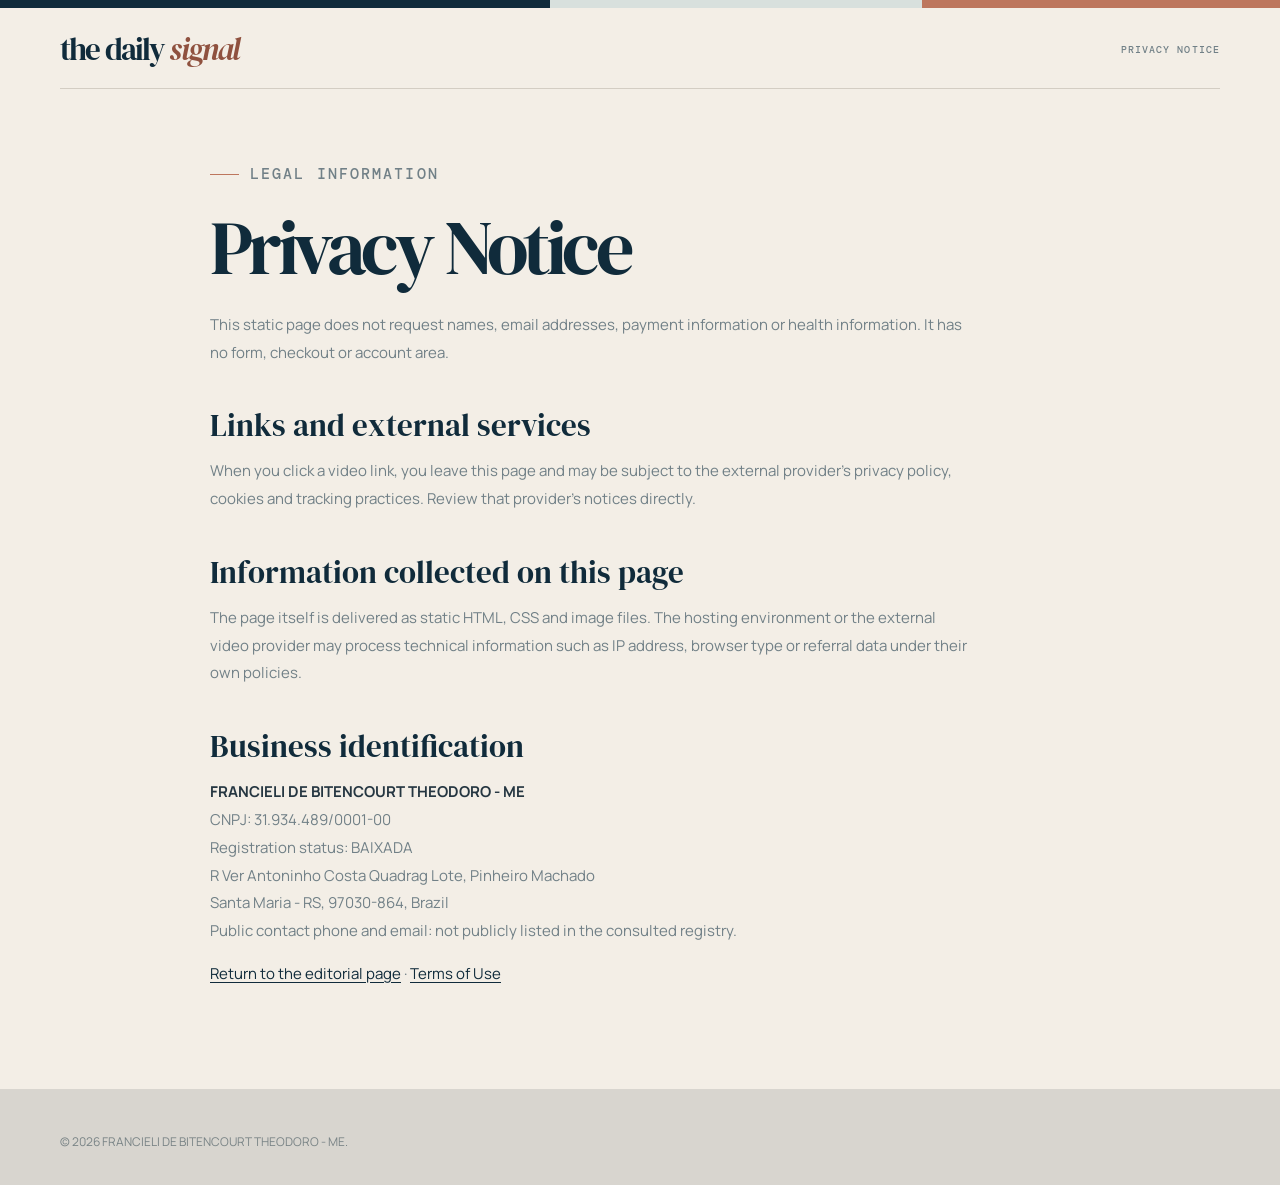
==== presoda/privacy.html @ f0751768 "Add files via upload" ====
<!doctype html>
<html lang="en">
  <head>
    <meta charset="utf-8" />
    <meta name="viewport" content="width=device-width, initial-scale=1" />
    <title>Privacy Notice · The Daily Signal</title>
    <link rel="stylesheet" href="styles.css" />
  </head>
  <body>
    <div class="top-strip" aria-hidden="true"></div>
    <header class="site-header shell">
      <a class="wordmark" href="index.html">the daily <span>signal</span></a>
      <p class="header-note">PRIVACY NOTICE</p>
    </header>
    <main class="shell legal-page">
      <p class="kicker"><span class="kicker-line" aria-hidden="true"></span>LEGAL INFORMATION</p>
      <h1>Privacy Notice</h1>
      <p>This static page does not request names, email addresses, payment information or health information. It has no form, checkout or account area.</p>
      <h2>Links and external services</h2>
      <p>When you click a video link, you leave this page and may be subject to the external provider's privacy policy, cookies and tracking practices. Review that provider's notices directly.</p>
      <h2>Information collected on this page</h2>
      <p>The page itself is delivered as static HTML, CSS and image files. The hosting environment or the external video provider may process technical information such as IP address, browser type or referral data under their own policies.</p>
      <h2>Business identification</h2>
      <p><strong>FRANCIELI DE BITENCOURT THEODORO - ME</strong><br />CNPJ: 31.934.489/0001-00<br />Registration status: BAIXADA<br />R Ver Antoninho Costa Quadrag Lote, Pinheiro Machado<br />Santa Maria - RS, 97030-864, Brazil<br />Public contact phone and email: not publicly listed in the consulted registry.</p>
      <p><a href="index.html">Return to the editorial page</a> · <a href="terms.html">Terms of Use</a></p>
    </main>
    <footer class="site-footer"><div class="shell footer-inner"><p class="copyright">© 2026 FRANCIELI DE BITENCOURT THEODORO - ME.</p></div></footer>
  </body>
</html>
---- presoda/styles.css ----
@import url('https://fonts.googleapis.com/css2?family=DM+Mono:wght@400;500&family=DM+Serif+Display:ital@0;1&family=Manrope:wght@400;500;600;700;800&display=swap');

:root {
  --navy: #102b3b;
  --navy-deep: #071c29;
  --ink: #253641;
  --sand: #f3eee6;
  --sand-dark: #e6ddd0;
  --copper: #bd765d;
  --copper-dark: #8f513f;
  --mist: #d8e0dd;
  --muted: #718087;
  --line: #d3cdc3;
  --white: #fffdfa;
}

* { box-sizing: border-box; }
html { scroll-behavior: smooth; }
body {
  margin: 0;
  background: var(--sand);
  color: var(--ink);
  font-family: Manrope, Arial, sans-serif;
  -webkit-font-smoothing: antialiased;
}
a { color: inherit; }
a:focus-visible { outline: 3px solid var(--copper); outline-offset: 4px; }
.top-strip { height: 8px; background: linear-gradient(90deg, var(--navy) 0 43%, var(--mist) 43% 72%, var(--copper) 72% 100%); }
.shell { width: min(1160px, calc(100% - 72px)); margin: 0 auto; }
.site-header { display: flex; align-items: center; justify-content: space-between; padding: 26px 0 23px; border-bottom: 1px solid var(--line); }
.wordmark { color: var(--navy); font: 400 31px/1 'DM Serif Display', Georgia, serif; letter-spacing: -0.06em; text-decoration: none; }
.wordmark span { color: var(--copper-dark); font-style: italic; }
.header-note { margin: 0; color: var(--muted); font: 500 10px/1.5 'DM Mono', monospace; letter-spacing: .11em; text-align: right; }
.hero { display: grid; grid-template-columns: .91fr 1.09fr; align-items: center; gap: 70px; padding: 82px 0 88px; }
.kicker { display: flex; align-items: center; gap: 11px; margin: 0 0 20px; color: var(--copper); font: 500 10px/1.3 'DM Mono', monospace; letter-spacing: .14em; }
.kicker-line { width: 29px; height: 1px; background: var(--copper); }
.hero h1, .question h2, .ritual-copy h2 { margin: 0; color: var(--navy); font: 400 clamp(48px, 6vw, 78px)/.98 'DM Serif Display', Georgia, serif; letter-spacing: -.066em; }
.hero h1 em, .question h2 em, .ritual-copy h2 em { color: var(--copper); font-style: italic; }
.hero-text { max-width: 560px; margin: 28px 0 0; color: var(--muted); font-size: 16px; line-height: 1.8; }
.hero-text.secondary { margin-top: 13px; }
.micro-note { max-width: 390px; margin: 13px 0 0; color: #98958e; font-size: 11px; line-height: 1.55; }
.cta { display: inline-flex; align-items: center; justify-content: center; gap: 10px; min-height: 58px; padding: 16px 27px; border: 1px solid transparent; border-radius: 2px; font-size: 11px; font-weight: 800; letter-spacing: .09em; line-height: 1.25; text-align: center; text-decoration: none; text-transform: uppercase; transition: transform 180ms cubic-bezier(.23,1,.32,1), box-shadow 180ms ease, background 180ms ease; }
.cta:hover { transform: translateY(-2px); }
.cta:active { transform: scale(.97); }
.cta-copper { width: min(100%, 370px); margin-top: 28px; background: var(--copper); color: var(--white); box-shadow: 0 14px 30px rgba(143,81,63,.22); }
.cta-copper:hover { box-shadow: 0 18px 38px rgba(143,81,63,.31); }
.cta-outline { border-color: var(--navy); color: var(--navy); }
.cta-outline:hover { background: var(--white); box-shadow: 0 10px 24px rgba(16,43,59,.1); }
.cta-navy { background: var(--navy); color: var(--white); box-shadow: 0 14px 30px rgba(7,28,41,.22); }
.play { display: grid; width: 19px; height: 19px; place-items: center; border-radius: 50%; background: var(--white); color: var(--navy); font-size: 9px; padding-left: 2px; }
.dark-play { background: var(--navy); color: var(--white); }
.hero-visual { position: relative; padding: 0 18px 18px 0; }
.hero-visual::before { position: absolute; inset: 18px 0 0 19px; background: var(--navy-deep); content: ''; }
.image-card, .ritual-image { position: relative; z-index: 1; display: block; overflow: hidden; border: 1px solid rgba(7,28,41,.3); background: var(--navy); text-decoration: none; }
.image-card img, .ritual-image img { display: block; width: 100%; height: auto; object-fit: cover; }
.image-card::after, .ritual-image::after { position: absolute; inset: 0; background: linear-gradient(145deg, rgba(7,28,41,.12), transparent 60%); content: ''; pointer-events: none; }
.image-tag { position: absolute; bottom: 14px; left: 14px; z-index: 2; padding: 8px 10px; background: var(--copper); color: var(--white); font: 500 10px/1 'DM Mono', monospace; letter-spacing: .1em; }
.image-play { position: absolute; top: 50%; left: 50%; z-index: 2; display: grid; width: 60px; height: 60px; place-items: center; border-radius: 50%; background: var(--copper); color: var(--white); font-size: 18px; padding-left: 3px; transform: translate(-50%, -50%); box-shadow: 0 10px 25px rgba(7,28,41,.28); }
.vertical-note { position: absolute; top: 0; right: -34px; margin: 0; color: var(--navy); font: 500 9px/1 'DM Mono', monospace; letter-spacing: .12em; transform: rotate(90deg) translateX(100%); transform-origin: top right; }
.signal-band { background: var(--navy); color: var(--white); }
.signal-inner { display: grid; grid-template-columns: 220px 1fr 40px; align-items: center; gap: 25px; padding: 29px 0; }
.signal-index { color: var(--mist); font: 500 10px/1.3 'DM Mono', monospace; letter-spacing: .11em; }
.signal-inner p { margin: 0; font: 400 29px/1.2 'DM Serif Display', Georgia, serif; letter-spacing: -.03em; }
.signal-mark { color: var(--copper); font-size: 29px; text-align: right; }
.question { display: grid; grid-template-columns: 170px 1fr; gap: 48px; padding: 95px 0 99px; }
.question-index { color: var(--copper-dark); font: 500 14px/1.45 'DM Mono', monospace; letter-spacing: .1em; }
.question-index span { color: var(--muted); font-size: 9px; letter-spacing: .13em; }
.question-body { max-width: 820px; }
.question h2 { font-size: clamp(45px, 5.35vw, 72px); }
.question-body > p { max-width: 765px; margin: 26px 0 0; color: var(--muted); font-size: 16px; line-height: 1.82; }
blockquote { margin: 39px 0; padding: 6px 0 6px 22px; border-left: 3px solid var(--copper); color: var(--navy); font: 400 italic 27px/1.4 'DM Serif Display', Georgia, serif; }
.ritual-section { padding: 78px 0 86px; background: var(--sand-dark); }
.ritual-grid { display: grid; grid-template-columns: 1.05fr .95fr; align-items: center; gap: 68px; }
.ritual-image { border-color: var(--navy); }
.ritual-copy h2 { font-size: clamp(45px, 5.1vw, 67px); }
.ritual-copy > p:not(.kicker) { max-width: 510px; margin: 24px 0 29px; color: var(--muted); font-size: 15px; line-height: 1.82; }
.disclaimer { padding: 31px 0; color: #7d8583; font-size: 12px; line-height: 1.75; }
.disclaimer p { margin: 0 0 8px; }
.disclaimer strong { color: var(--ink); }
.site-footer { background: #d8d5cf; color: #687579; font-size: 12px; line-height: 1.72; }
.footer-inner { padding: 31px 0 33px; }
.footer-inner p { margin: 0; }
.footer-inner strong { color: var(--navy); }
.footer-links { display: flex; flex-wrap: wrap; gap: 20px; margin-top: 14px; }
.footer-links a { color: var(--navy); text-underline-offset: 3px; }
.copyright { margin-top: 12px !important; opacity: .84; }
@media (max-width: 800px) {
  .shell { width: min(100% - 40px, 1160px); }
  .site-header { padding: 18px 0; }
  .wordmark { font-size: 25px; }
  .header-note { max-width: 178px; font-size: 9px; }
  .hero { grid-template-columns: 1fr; gap: 37px; padding: 50px 0 58px; }
  .hero h1 { font-size: clamp(47px, 12.7vw, 65px); }
  .hero-text { font-size: 15px; line-height: 1.78; }
  .cta-copper { width: 100%; }
  .hero-visual { padding-right: 13px; padding-bottom: 13px; }
  .hero-visual::before { inset: 14px 0 0 14px; }
  .vertical-note { display: none; }
  .signal-inner { grid-template-columns: 1fr 35px; gap: 10px; padding: 24px 0; }
  .signal-index { grid-column: 1 / -1; }
  .signal-inner p { font-size: 24px; }
  .question { grid-template-columns: 1fr; gap: 22px; padding: 61px 0 68px; }
  .question h2, .ritual-copy h2 { font-size: clamp(43px, 11.5vw, 59px); }
  .question-body > p, .ritual-copy > p:not(.kicker) { font-size: 15px; line-height: 1.78; }
  .ritual-section { padding: 53px 0 59px; }
  .ritual-grid { grid-template-columns: 1fr; gap: 35px; }
}
@media (prefers-reduced-motion: no-preference) {
  .cta-copper { animation: pulse 3s ease-in-out infinite; }
  @keyframes pulse { 50% { box-shadow: 0 17px 37px rgba(143,81,63,.34); } }
}

.legal-page { max-width: 860px; padding-top: 72px; padding-bottom: 86px; }
.legal-page h1 { margin: 0 0 26px; color: var(--navy); font: 400 clamp(48px, 6vw, 76px)/1 'DM Serif Display', Georgia, serif; letter-spacing: -.06em; }
.legal-page h2 { margin: 42px 0 12px; color: var(--navy); font: 400 31px/1.1 'DM Serif Display', Georgia, serif; }
.legal-page p { max-width: 760px; color: var(--muted); font-size: 15px; line-height: 1.85; }
.legal-page strong { color: var(--ink); }
.legal-page a { color: var(--navy); text-underline-offset: 3px; }
@media (max-width: 800px) {
  .legal-page { padding-top: 53px; padding-bottom: 65px; }
  .legal-page h1 { font-size: 53px; }
  .legal-page h2 { font-size: 29px; }
}
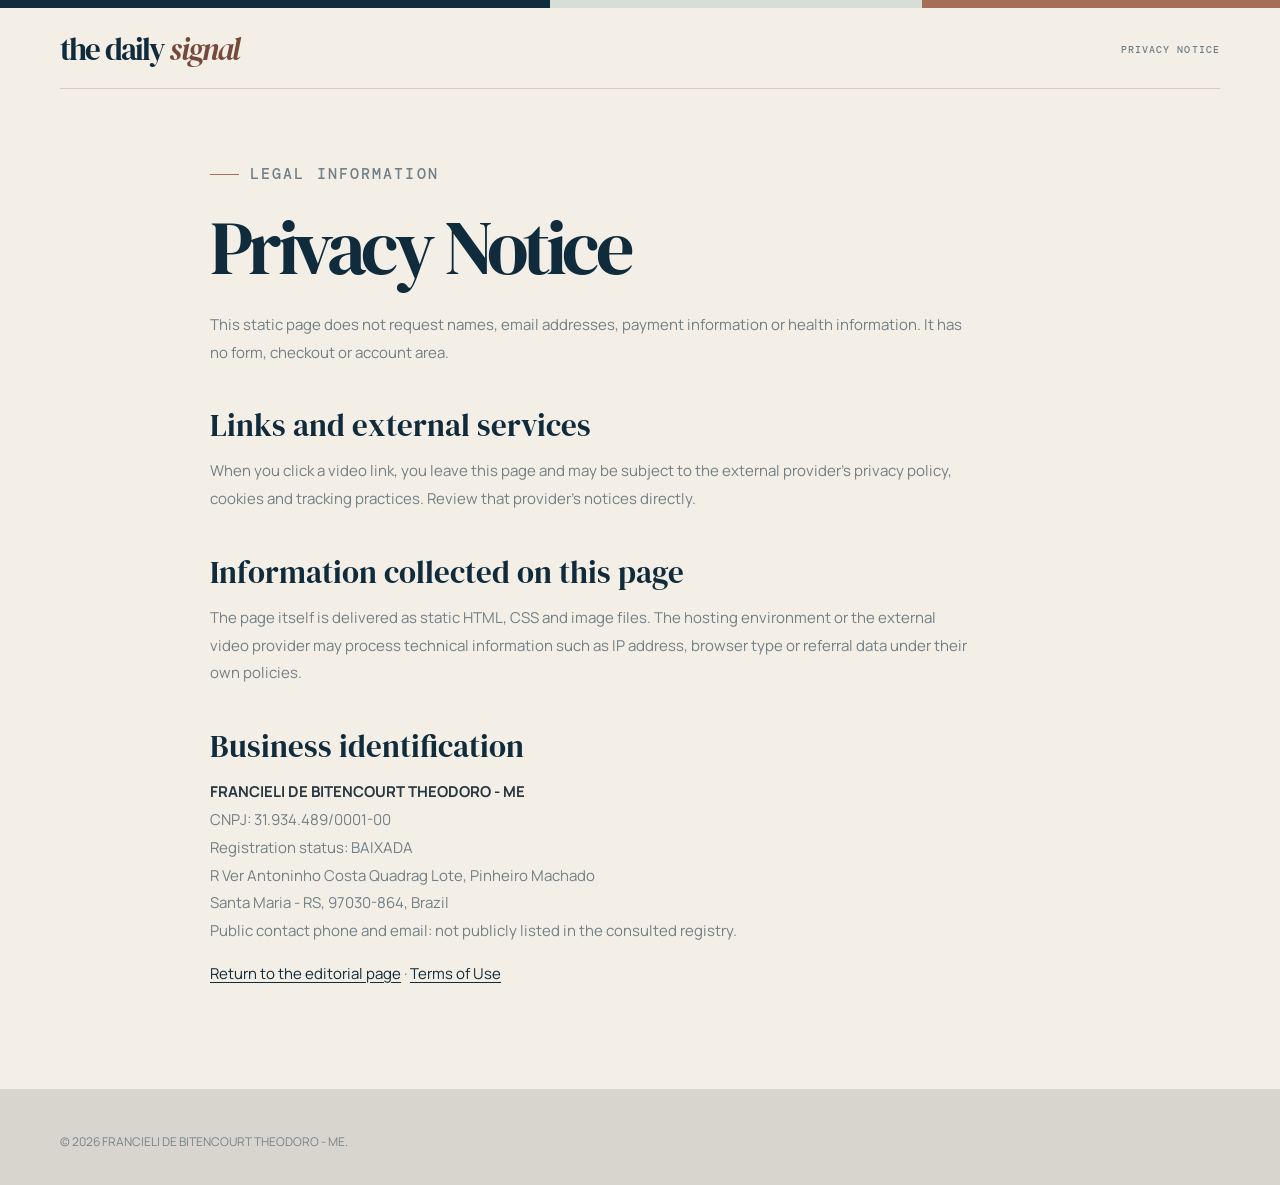
==== commit 50d4e723: "Add files via upload" ====
--- a/presoda/privacy.html
+++ b/presoda/privacy.html
@@ -1,17 +1,9 @@
 <!doctype html>
 <html lang="en">
-  <head>
-    <meta charset="utf-8" />
-    <meta name="viewport" content="width=device-width, initial-scale=1" />
-    <title>Privacy Notice · The Daily Signal</title>
-    <link rel="stylesheet" href="styles.css" />
-  </head>
+  <head><meta charset="utf-8" /><meta name="viewport" content="width=device-width, initial-scale=1" /><title>Privacy Notice · The Daily Signal</title><link rel="stylesheet" href="styles.css" /></head>
   <body>
     <div class="top-strip" aria-hidden="true"></div>
-    <header class="site-header shell">
-      <a class="wordmark" href="index.html">the daily <span>signal</span></a>
-      <p class="header-note">PRIVACY NOTICE</p>
-    </header>
+    <header class="site-header shell"><a class="wordmark" href="index.html">the daily <span>signal</span></a><p class="header-note">PRIVACY NOTICE</p></header>
     <main class="shell legal-page">
       <p class="kicker"><span class="kicker-line" aria-hidden="true"></span>LEGAL INFORMATION</p>
       <h1>Privacy Notice</h1>
--- a/presoda/styles.css
+++ b/presoda/styles.css
@@ -121,3 +121,6 @@
   .legal-page h1 { font-size: 53px; }
   .legal-page h2 { font-size: 29px; }
 }
+
+/* V144 variation: kitchen-shelf palette */
+:root { --copper: #a56f55; --copper-dark: #754a3b; --mist: #d6ded7; }
